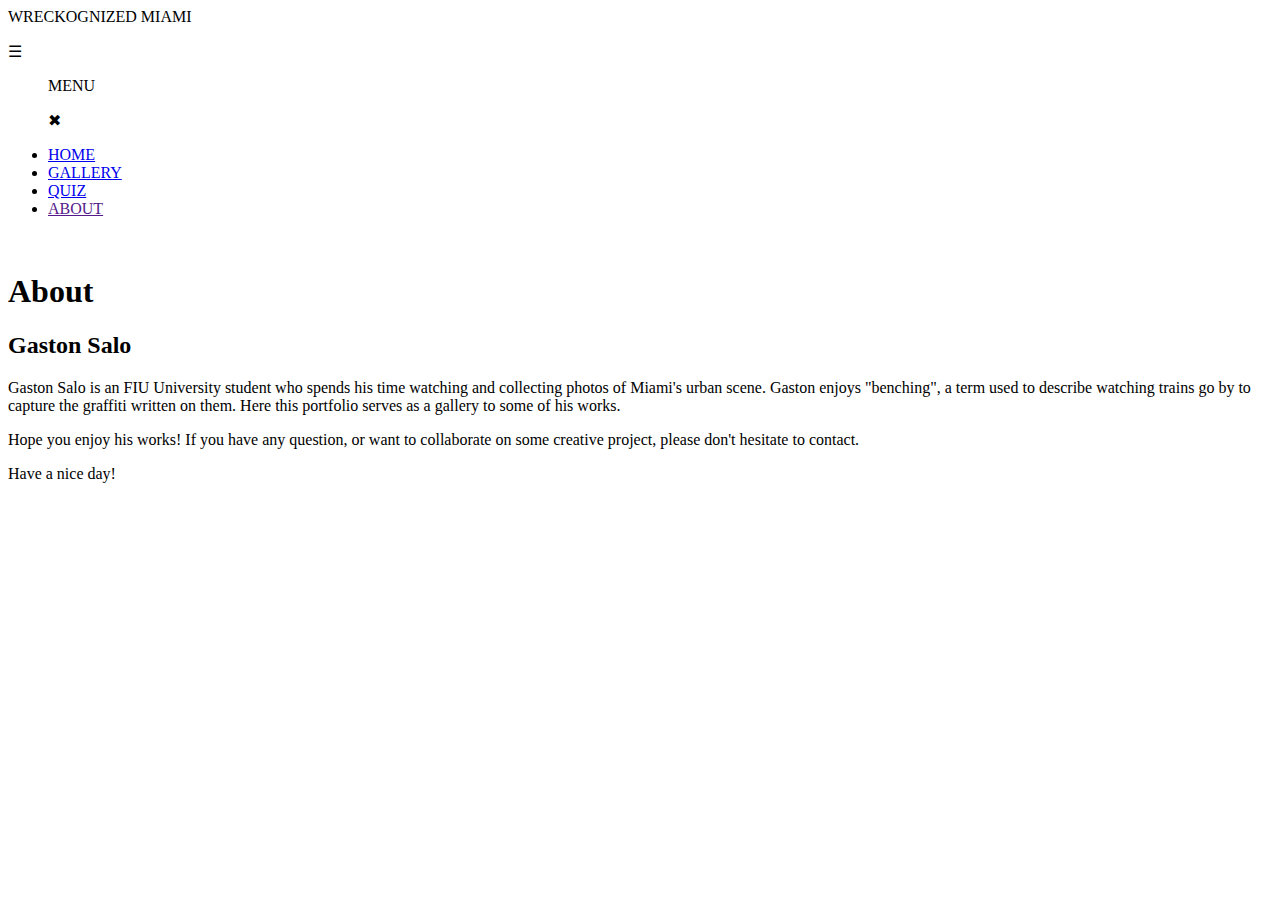
==== pages/about.html @ 70d80cfa "2nd" ====
<!DOCTYPE html>
<html lang="en">
  <head>
    <meta charset="UTF-8" />
    <meta http-equiv="X-UA-Compatible" content="IE=edge" />
    <meta name="viewport" content="width=device-width, initial-scale=1.0" />

    <link rel="stylesheet" href="Styles/index.css" />
    <link rel="stylesheet" href="Styles/about.css" />
    <link rel="stylesheet" href="Styles/navbar.css" />

    <title>About</title>
  </head>
  <body>
    <nav>
      <label class="logo"> WRECKOGNIZED MIAMI </label>
      <div class="menu-icon">
        <p id="menu-icon">&#9776;</p>
      </div>
      <ul class="nav-list" id="nav-list">
        <div>
          <p>MENU</p>
          <p id="close-icon">&#10006;</p>
        </div>
        <li class="navigation-container">
          <a class="navigation-link" href="/">HOME</a>
        </li>
        <li class="navigation-container">
          <a class="navigation-link" href="gallery.html">GALLERY</a>
        </li>
        <li class="navigation-container">
          <a class="navigation-link" href="quiz.html">QUIZ</a>
        </li>
        <li class="navigation-container">
          <a class="navigation-link" href="">ABOUT</a>
        </li>
      </ul>
    </nav>

    <section class="about-container">
      <section class="about">
        <div class="profile-image">
          <img src="Assets/Images/BIOPIC ORIGINAL.webp" alt="" />
        </div>
        <div class="profile-text">
          <div>
            <h1>About</h1>
            <h2>Gaston Salo</h2>
            <p>
              Gaston Salo is an FIU University student who spends his time
              watching and collecting photos of Miami's urban scene. Gaston
              enjoys "benching", a term used to describe watching trains go by
              to capture the graffiti written on them. Here this portfolio
              serves as a gallery to some of his works.
            </p>
            <p>
              Hope you enjoy his works! If you have any question, or want to
              collaborate on some creative project, please don't hesitate to
              contact.
            </p>
            <p>Have a nice day!</p>
          </div>
        </div>
      </section>
    </section>

    <script src="Scripts/navbar.js"></script>
  </body>
</html>
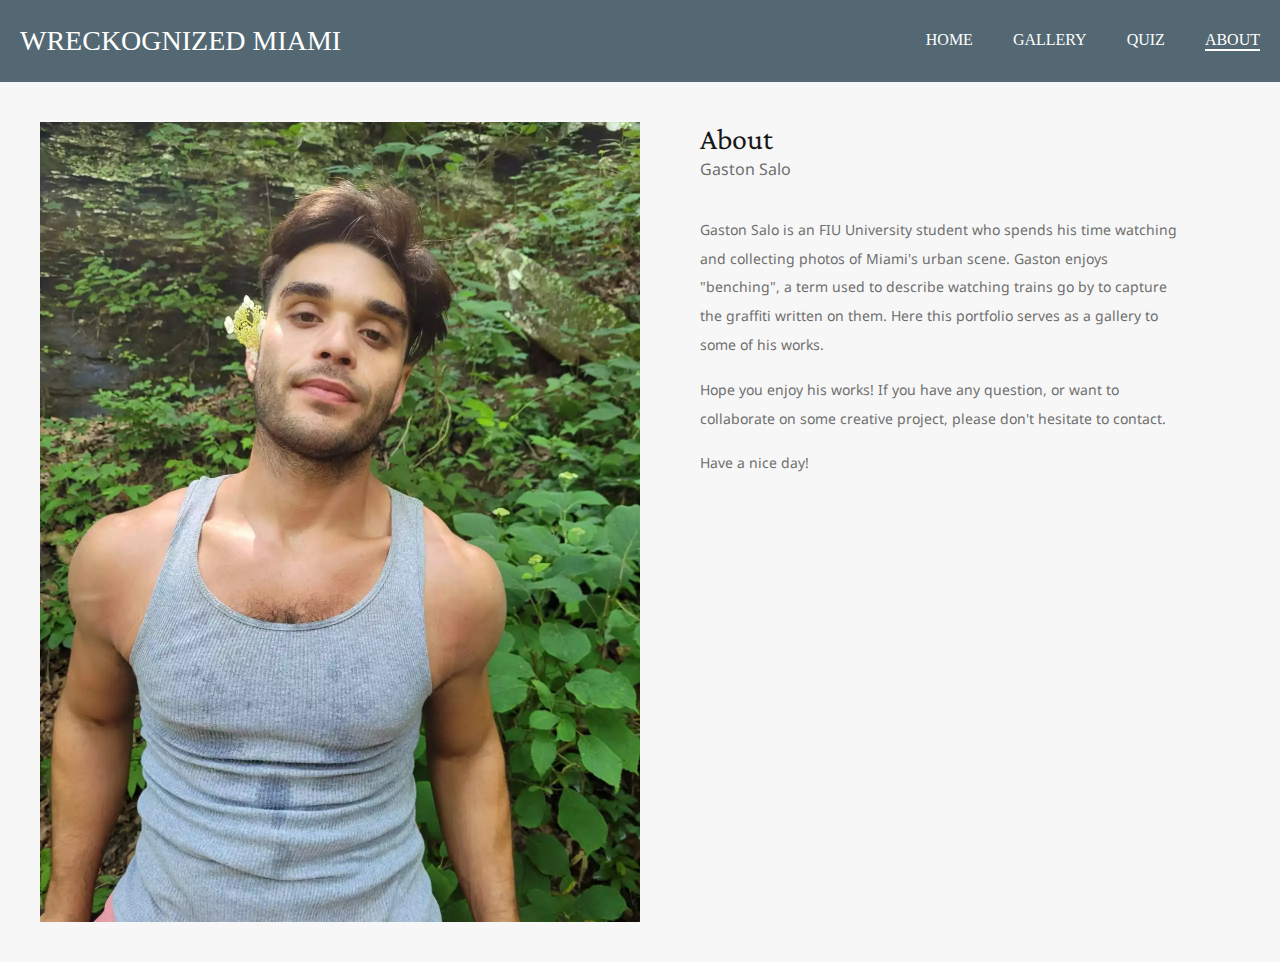
==== commit 8802cc6d: "Fixed Navigation" ====
--- a/pages/about.html
+++ b/pages/about.html
@@ -5,9 +5,9 @@
     <meta http-equiv="X-UA-Compatible" content="IE=edge" />
     <meta name="viewport" content="width=device-width, initial-scale=1.0" />
 
-    <link rel="stylesheet" href="Styles/index.css" />
-    <link rel="stylesheet" href="Styles/about.css" />
-    <link rel="stylesheet" href="Styles/navbar.css" />
+    <link rel="stylesheet" href="../Styles/index.css" />
+    <link rel="stylesheet" href="../Styles/about.css" />
+    <link rel="stylesheet" href="../Styles/navbar.css" />
 
     <title>About</title>
   </head>
@@ -40,7 +40,7 @@
     <section class="about-container">
       <section class="about">
         <div class="profile-image">
-          <img src="Assets/Images/BIOPIC ORIGINAL.webp" alt="" />
+          <img src="../Assets/Images/BIOPIC ORIGINAL.webp" alt="" />
         </div>
         <div class="profile-text">
           <div>
@@ -64,6 +64,6 @@
       </section>
     </section>
 
-    <script src="Scripts/navbar.js"></script>
+    <script src="../Scripts/navbar.js"></script>
   </body>
 </html>
--- a/Styles/index.css
+++ b/Styles/index.css
@@ -0,0 +1,7 @@
+* {
+  margin: 0;
+  padding: 0;
+  -webkit-box-sizing: border-box;
+          box-sizing: border-box;
+}
+/*# sourceMappingURL=index.css.map */--- a/Styles/about.css
+++ b/Styles/about.css
@@ -0,0 +1,71 @@
+@import url("https://fonts.googleapis.com/css2?family=Crimson+Pro:ital,wght@0,200;0,300;0,400;0,500;0,600;0,700;0,800;0,900;1,200;1,300;1,400;1,500;1,600;1,700;1,800;1,900&family=Exo+2:ital,wght@0,100;0,200;0,300;0,400;0,500;0,600;0,700;0,800;0,900;1,100;1,200;1,300;1,400;1,500;1,600;1,700;1,800;1,900&family=Noto+Sans:ital,wght@0,400;0,700;1,400;1,700&family=Noto+Serif+Display:ital,wght@0,100;0,200;0,300;0,400;0,500;0,600;0,700;0,800;0,900;1,100;1,200;1,300;1,400;1,500;1,600;1,700;1,800;1,900&family=PT+Serif:ital,wght@0,400;0,700;1,400;1,700&family=Permanent+Marker&display=swap");
+.about-container {
+  background-color: #f7f7f7;
+}
+
+.about-container .about {
+  padding: 40px;
+}
+
+.about-container .about .profile-image img {
+  width: 100%;
+  display: block;
+  margin: 0 auto;
+}
+
+.about-container .about .profile-text div h1 {
+  font-family: "Crimson Pro", serif;
+  font-size: 34px;
+  font-weight: 400;
+  color: #171717;
+  line-height: 47.6px;
+}
+
+.about-container .about .profile-text div h2 {
+  font-family: "Noto Sans", sans-serif;
+  font-size: 16px;
+  line-height: 28.8px;
+  font-weight: 400;
+  color: #6f6f6f;
+  padding-bottom: 16px;
+}
+
+.about-container .about .profile-text div p {
+  font-family: "Noto Sans", sans-serif;
+  font-size: 16px;
+  line-height: 28.8px;
+  font-weight: 400;
+  color: #6f6f6f;
+  margin: 16px 0;
+}
+
+@media screen and (min-width: 650px) {
+  .about-container .about {
+    display: -webkit-box;
+    display: -ms-flexbox;
+    display: flex;
+    max-width: 1920px;
+    margin: 0 auto;
+  }
+  .about-container .about .profile-image {
+    width: 50%;
+  }
+  .about-container .about .profile-image img {
+    max-width: 600px;
+  }
+  .about-container .about .profile-text {
+    width: 50%;
+  }
+  .about-container .about .profile-text div {
+    max-width: 80%;
+    margin: 0 auto;
+  }
+  .about-container .about .profile-text div h1 {
+    font-size: 30px;
+    line-height: normal;
+  }
+  .about-container .about .profile-text div p {
+    font-size: 14px;
+  }
+}
+/*# sourceMappingURL=about.css.map */--- a/Styles/navbar.css
+++ b/Styles/navbar.css
@@ -0,0 +1,124 @@
+nav {
+  position: relative;
+  display: -webkit-box;
+  display: -ms-flexbox;
+  display: flex;
+  -webkit-box-pack: justify;
+      -ms-flex-pack: justify;
+          justify-content: space-between;
+  -webkit-box-align: center;
+      -ms-flex-align: center;
+          align-items: center;
+  background-color: #536872;
+}
+
+nav .logo {
+  font-size: 20px;
+  margin-left: 20px;
+  padding: 25px 0;
+  color: white;
+}
+
+nav .menu-icon {
+  font-size: 20px;
+  margin-right: 20px;
+  padding: 10px 0;
+  color: white;
+}
+
+nav .nav-list {
+  right: 0;
+  top: 0;
+  background-color: #708090;
+  overflow-x: hidden;
+  width: 0;
+  height: 100vh;
+  position: absolute;
+  display: -webkit-box;
+  display: -ms-flexbox;
+  display: flex;
+  -webkit-box-orient: vertical;
+  -webkit-box-direction: normal;
+      -ms-flex-direction: column;
+          flex-direction: column;
+  -webkit-transition: 0.25s;
+  transition: 0.25s;
+  z-index: 10;
+}
+
+nav .nav-list div {
+  color: white;
+  display: -webkit-box;
+  display: -ms-flexbox;
+  display: flex;
+  -webkit-box-align: center;
+      -ms-flex-align: center;
+          align-items: center;
+  -webkit-box-pack: justify;
+      -ms-flex-pack: justify;
+          justify-content: space-between;
+  padding: 10px;
+  font-size: 20px;
+  border-bottom: 1px solid white;
+}
+
+nav .nav-list li {
+  list-style: none;
+  padding: 10px;
+  border-bottom: 1px solid white;
+  -webkit-transition: 0.25s;
+  transition: 0.25s;
+}
+
+nav .nav-list li a {
+  color: white;
+  font-size: 14px;
+  text-decoration: none;
+}
+
+nav .open {
+  width: 50%;
+}
+
+@media screen and (min-width: 768px) {
+  nav .menu-icon {
+    display: none;
+  }
+  nav .logo {
+    font-size: 24px;
+  }
+  nav .nav-list {
+    position: relative;
+    height: auto;
+    width: auto;
+    background-color: initial;
+    -webkit-box-orient: horizontal;
+    -webkit-box-direction: normal;
+        -ms-flex-direction: row;
+            flex-direction: row;
+  }
+  nav .nav-list li {
+    border-bottom: 2px solid transparent;
+    padding: 0;
+    margin: 0 20px;
+  }
+  nav .nav-list li:hover {
+    border-bottom-color: white;
+  }
+  nav .nav-list .nav-active {
+    border-bottom-color: white !important;
+  }
+  nav .nav-list div {
+    display: none;
+  }
+}
+
+@media screen and (min-width: 1024px) {
+  nav .logo {
+    font-size: 28px;
+  }
+  nav .nav-list li a {
+    font-size: 16px;
+  }
+}
+/*# sourceMappingURL=navbar.css.map */